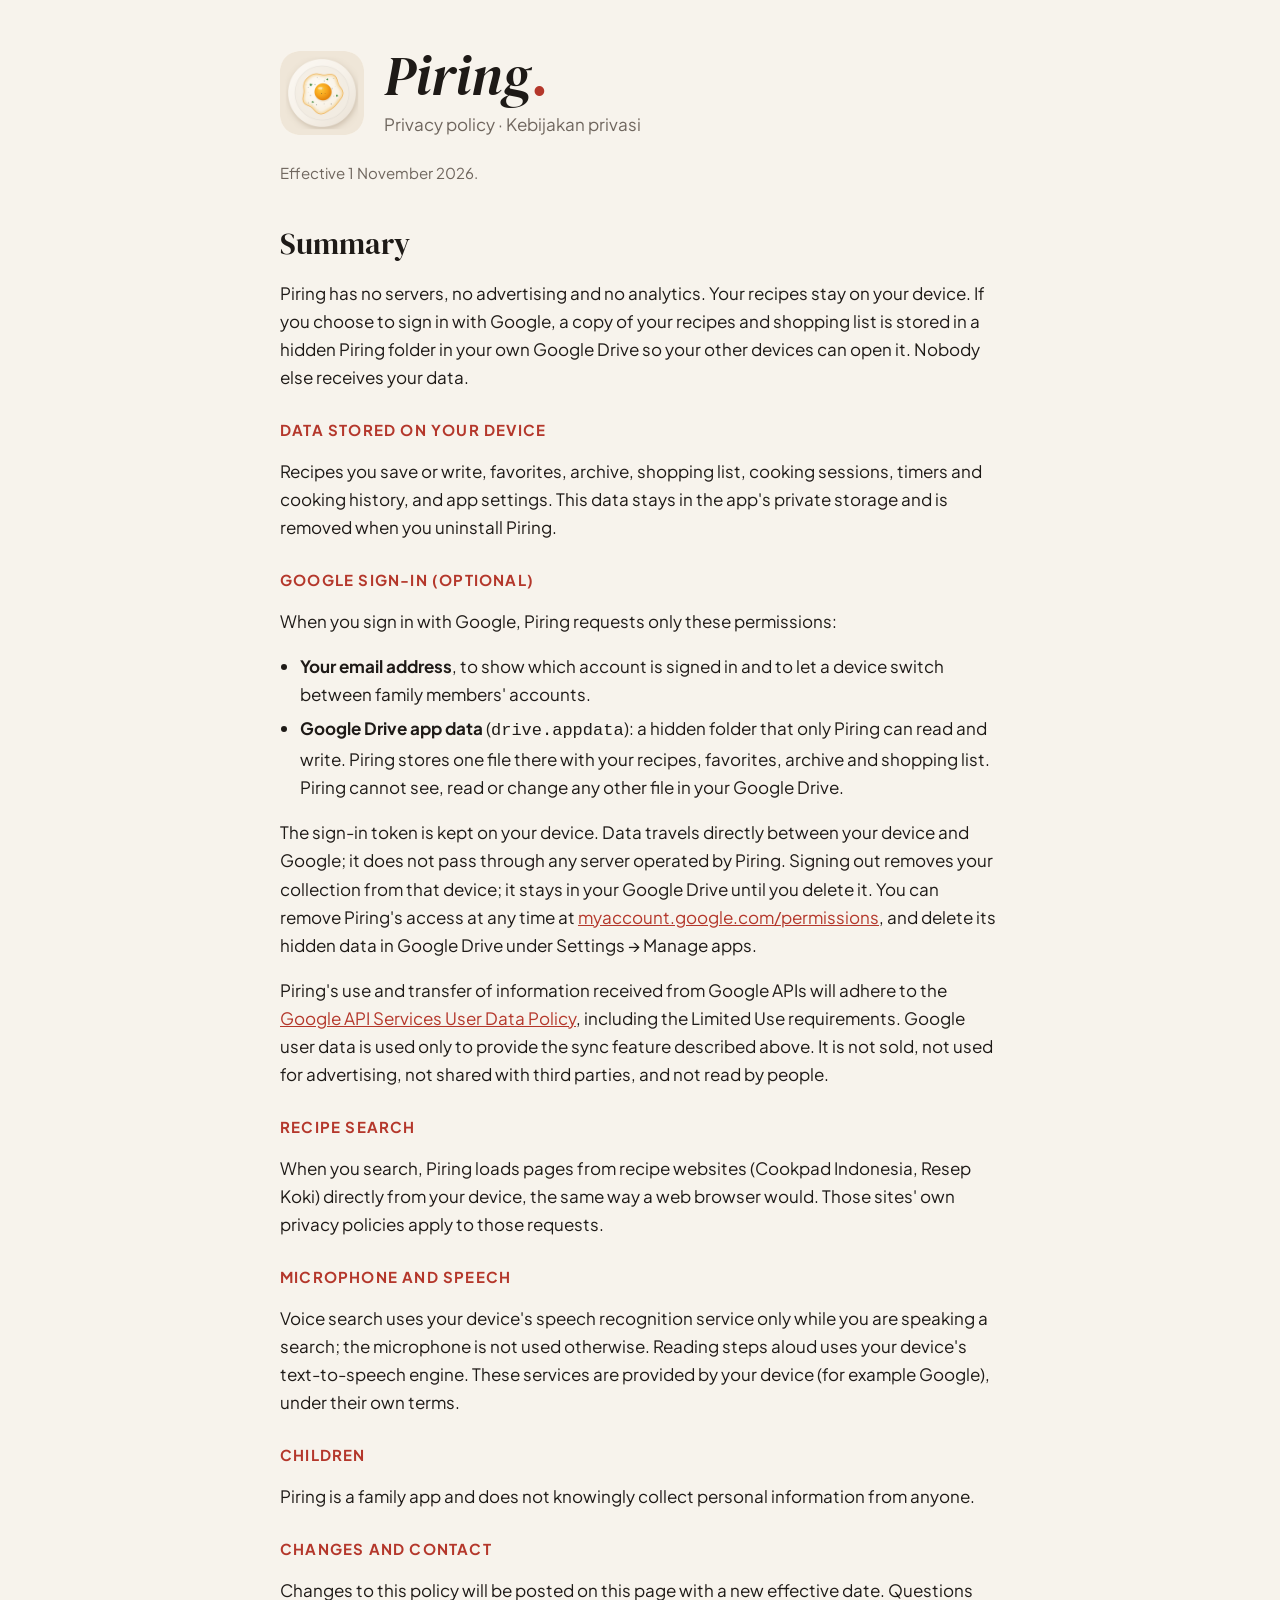
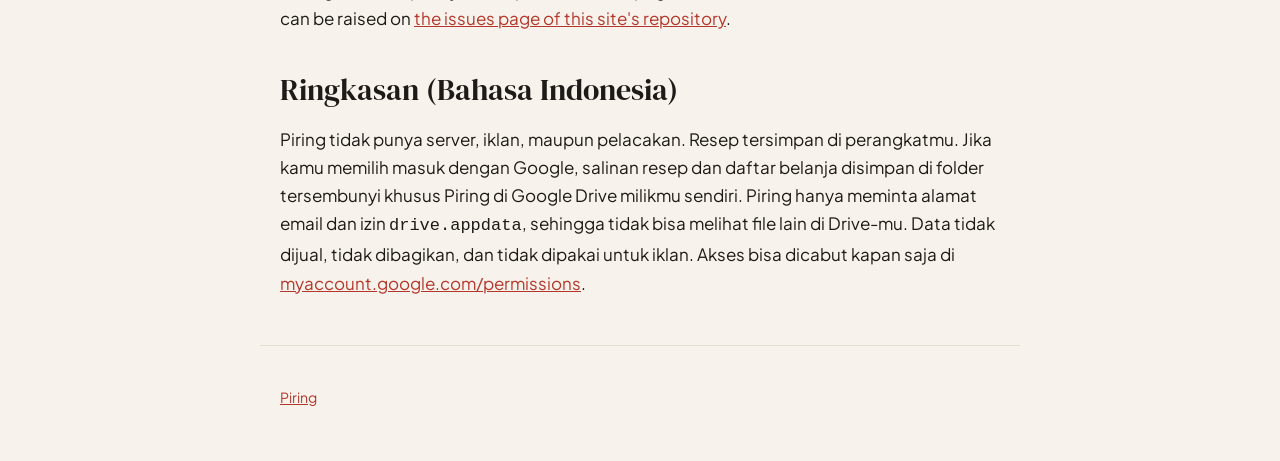
==== privacy.html @ d5a2e698 "Piring home page and privacy policy Co-Authored-By: Claude Opus 5.5 <noreply@anthropic.com>" ====
<!doctype html>
<html lang="en">
<head>
<meta charset="utf-8">
<meta name="viewport" content="width=device-width, initial-scale=1">
<title>Piring · Privacy policy</title>
<link rel="icon" href="icon.png">
<link rel="stylesheet" href="style.css">
</head>
<body>
<header>
  <img src="icon.png" alt="Piring app icon" width="84" height="84">
  <div>
    <h1 class="word">Piring<span>.</span></h1>
    <p class="tag">Privacy policy · Kebijakan privasi</p>
  </div>
</header>
<main>
  <p class="note">Effective 1 November 2026.</p>

  <h2>Summary</h2>
  <p>Piring has no servers, no advertising and no analytics. Your recipes stay on your device. If you choose to sign in with Google, a copy of your recipes and shopping list is stored in a hidden Piring folder in your own Google Drive so your other devices can open it. Nobody else receives your data.</p>

  <h3>Data stored on your device</h3>
  <p>Recipes you save or write, favorites, archive, shopping list, cooking sessions, timers and cooking history, and app settings. This data stays in the app's private storage and is removed when you uninstall Piring.</p>

  <h3>Google sign-in (optional)</h3>
  <p>When you sign in with Google, Piring requests only these permissions:</p>
  <ul>
    <li><b>Your email address</b>, to show which account is signed in and to let a device switch between family members' accounts.</li>
    <li><b>Google Drive app data</b> (<code>drive.appdata</code>): a hidden folder that only Piring can read and write. Piring stores one file there with your recipes, favorites, archive and shopping list. Piring cannot see, read or change any other file in your Google Drive.</li>
  </ul>
  <p>The sign-in token is kept on your device. Data travels directly between your device and Google; it does not pass through any server operated by Piring. Signing out removes your collection from that device; it stays in your Google Drive until you delete it. You can remove Piring's access at any time at <a href="https://myaccount.google.com/permissions">myaccount.google.com/permissions</a>, and delete its hidden data in Google Drive under Settings → Manage apps.</p>
  <p>Piring's use and transfer of information received from Google APIs will adhere to the <a href="https://developers.google.com/terms/api-services-user-data-policy">Google API Services User Data Policy</a>, including the Limited Use requirements. Google user data is used only to provide the sync feature described above. It is not sold, not used for advertising, not shared with third parties, and not read by people.</p>

  <h3>Recipe search</h3>
  <p>When you search, Piring loads pages from recipe websites (Cookpad Indonesia, Resep Koki) directly from your device, the same way a web browser would. Those sites' own privacy policies apply to those requests.</p>

  <h3>Microphone and speech</h3>
  <p>Voice search uses your device's speech recognition service only while you are speaking a search; the microphone is not used otherwise. Reading steps aloud uses your device's text-to-speech engine. These services are provided by your device (for example Google), under their own terms.</p>

  <h3>Children</h3>
  <p>Piring is a family app and does not knowingly collect personal information from anyone.</p>

  <h3>Changes and contact</h3>
  <p>Changes to this policy will be posted on this page with a new effective date. Questions can be raised on <a href="https://github.com/m4yz/piring/issues">the issues page of this site's repository</a>.</p>

  <h2>Ringkasan (Bahasa Indonesia)</h2>
  <p>Piring tidak punya server, iklan, maupun pelacakan. Resep tersimpan di perangkatmu. Jika kamu memilih masuk dengan Google, salinan resep dan daftar belanja disimpan di folder tersembunyi khusus Piring di Google Drive milikmu sendiri. Piring hanya meminta alamat email dan izin <code>drive.appdata</code>, sehingga tidak bisa melihat file lain di Drive-mu. Data tidak dijual, tidak dibagikan, dan tidak dipakai untuk iklan. Akses bisa dicabut kapan saja di <a href="https://myaccount.google.com/permissions">myaccount.google.com/permissions</a>.</p>
</main>
<footer>
  <nav><a href="index.html">Piring</a></nav>
</footer>
</body>
</html>
---- style.css ----
@import url("https://fonts.googleapis.com/css2?family=DM+Serif+Display:ital@0;1&family=Plus+Jakarta+Sans:wght@400;600;700&display=swap");

:root {
  --paper: #f7f3ec;
  --ink: #1e1a17;
  --muted: #6f665e;
  --line: #e4dccf;
  --tomato: #b4372b;
  --serif: "DM Serif Display", Georgia, serif;
  --sans: "Plus Jakarta Sans", "Segoe UI", system-ui, sans-serif;
}
@media (prefers-color-scheme: dark) {
  :root {
    --paper: #181412;
    --ink: #f5efe6;
    --muted: #b3a89c;
    --line: #3a312b;
    --tomato: #e8735c;
    color-scheme: dark;
  }
}
* { box-sizing: border-box; }
body {
  margin: 0;
  background: var(--paper);
  color: var(--ink);
  font: 400 17px/1.65 var(--sans);
}
main, header, footer {
  max-width: 760px;
  margin: 0 auto;
  padding-left: max(20px, env(safe-area-inset-left));
  padding-right: max(20px, env(safe-area-inset-right));
}
header { padding-block: 48px 8px; display: flex; gap: 20px; align-items: center; }
header img { width: 84px; height: 84px; border-radius: 20px; }
.word { font: italic 400 56px/1 var(--serif); margin: 0; }
.word span { color: var(--tomato); font-style: normal; }
.tag { margin: 6px 0 0; color: var(--muted); }
h2 { font: 400 30px/1.2 var(--serif); margin: 40px 0 10px; }
h3 { font: 700 15px/1.4 var(--sans); letter-spacing: .08em; text-transform: uppercase; color: var(--tomato); margin: 28px 0 6px; }
p, li { max-width: 64ch; }
a { color: var(--tomato); }
.plate { width: min(260px, 70%); display: block; margin: 24px auto 8px; }
ul { padding-left: 20px; }
li + li { margin-top: 6px; }
.note { color: var(--muted); font-size: 15px; }
footer { padding-block: 40px 56px; color: var(--muted); font-size: 14px; border-top: 1px solid var(--line); margin-top: 48px; }
nav a { margin-right: 16px; }
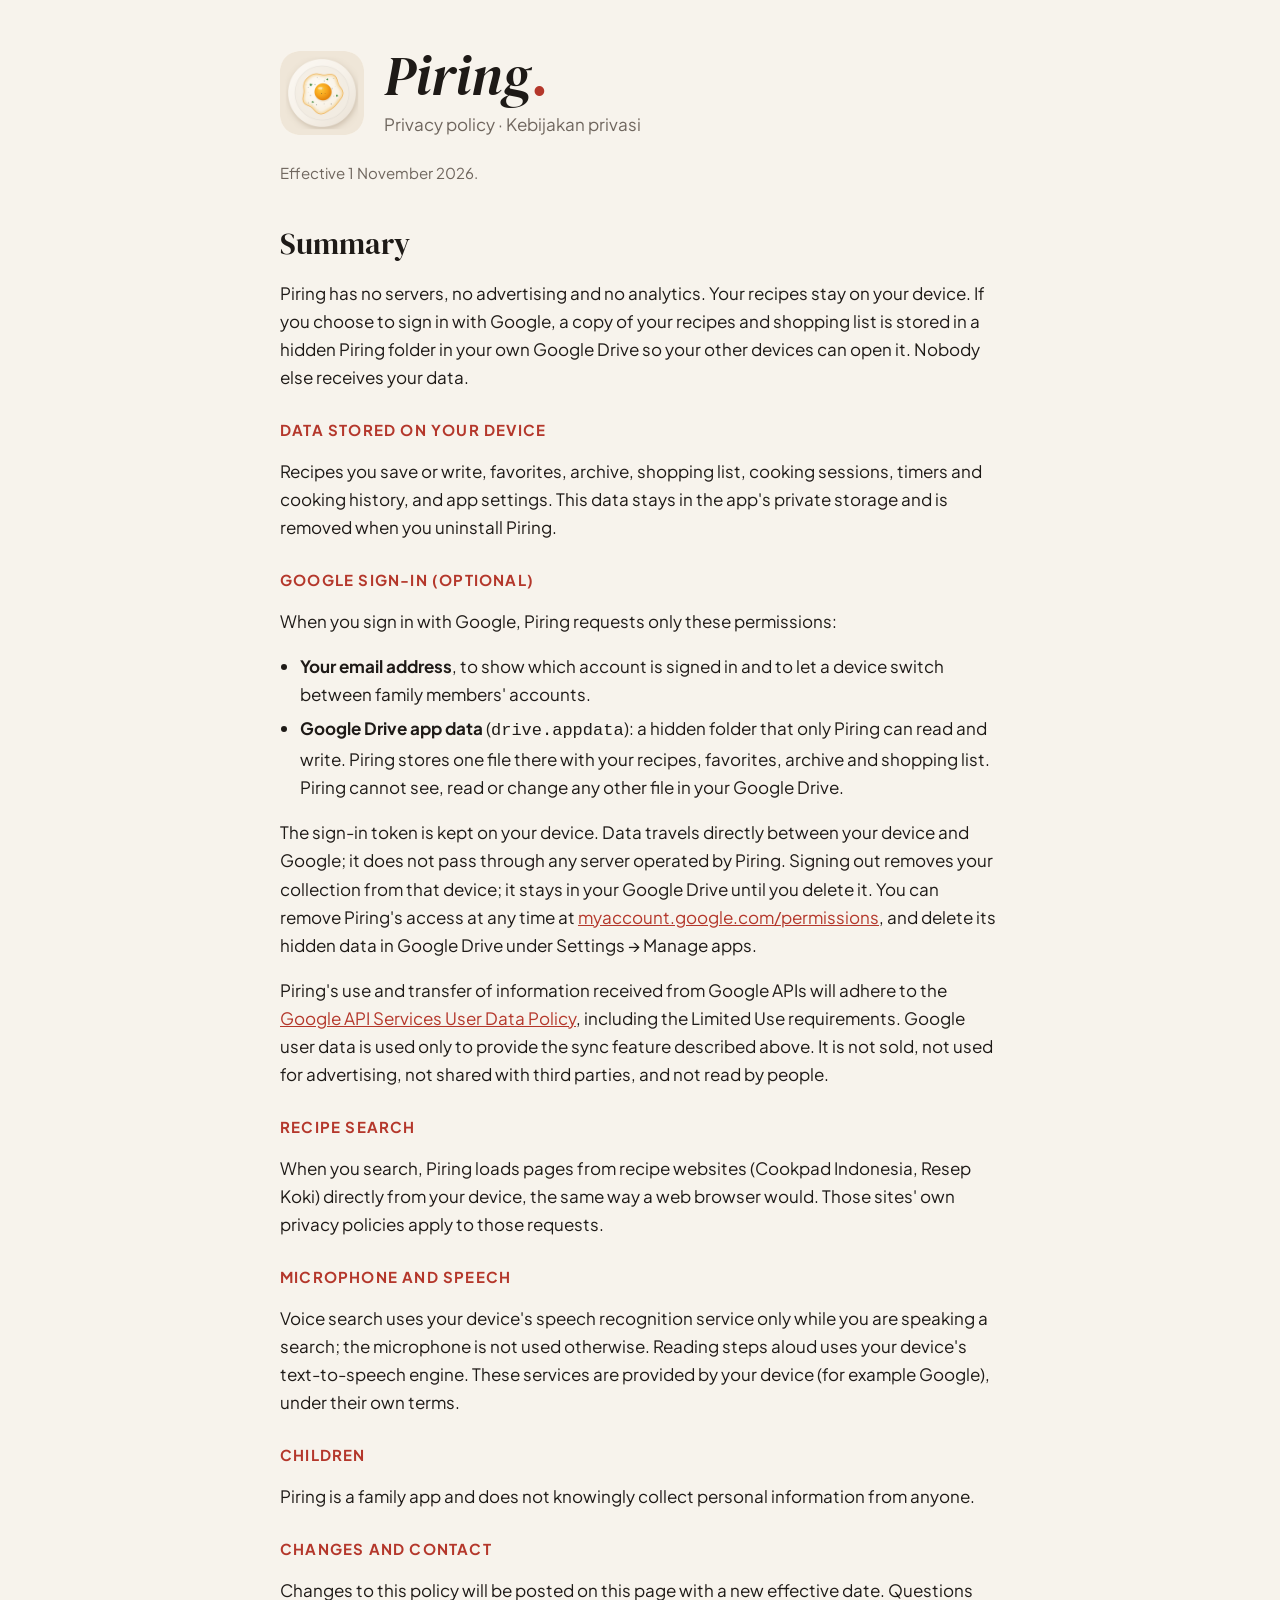
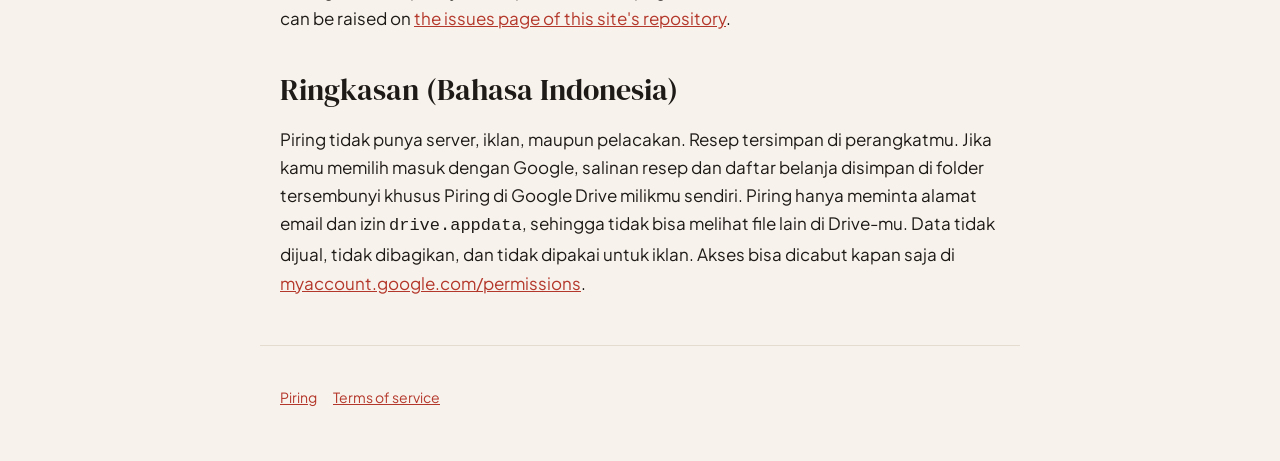
==== commit 9e52b398: "Terms of service page; publish with a Pages workflow Co-Authored-By: Claude Opus 5.5 <noreply@anthro" ====
--- a/privacy.html
+++ b/privacy.html
@@ -49,7 +49,7 @@
   <p>Piring tidak punya server, iklan, maupun pelacakan. Resep tersimpan di perangkatmu. Jika kamu memilih masuk dengan Google, salinan resep dan daftar belanja disimpan di folder tersembunyi khusus Piring di Google Drive milikmu sendiri. Piring hanya meminta alamat email dan izin <code>drive.appdata</code>, sehingga tidak bisa melihat file lain di Drive-mu. Data tidak dijual, tidak dibagikan, dan tidak dipakai untuk iklan. Akses bisa dicabut kapan saja di <a href="https://myaccount.google.com/permissions">myaccount.google.com/permissions</a>.</p>
 </main>
 <footer>
-  <nav><a href="index.html">Piring</a></nav>
+  <nav><a href="index.html">Piring</a><a href="terms.html">Terms of service</a></nav>
 </footer>
 </body>
 </html>
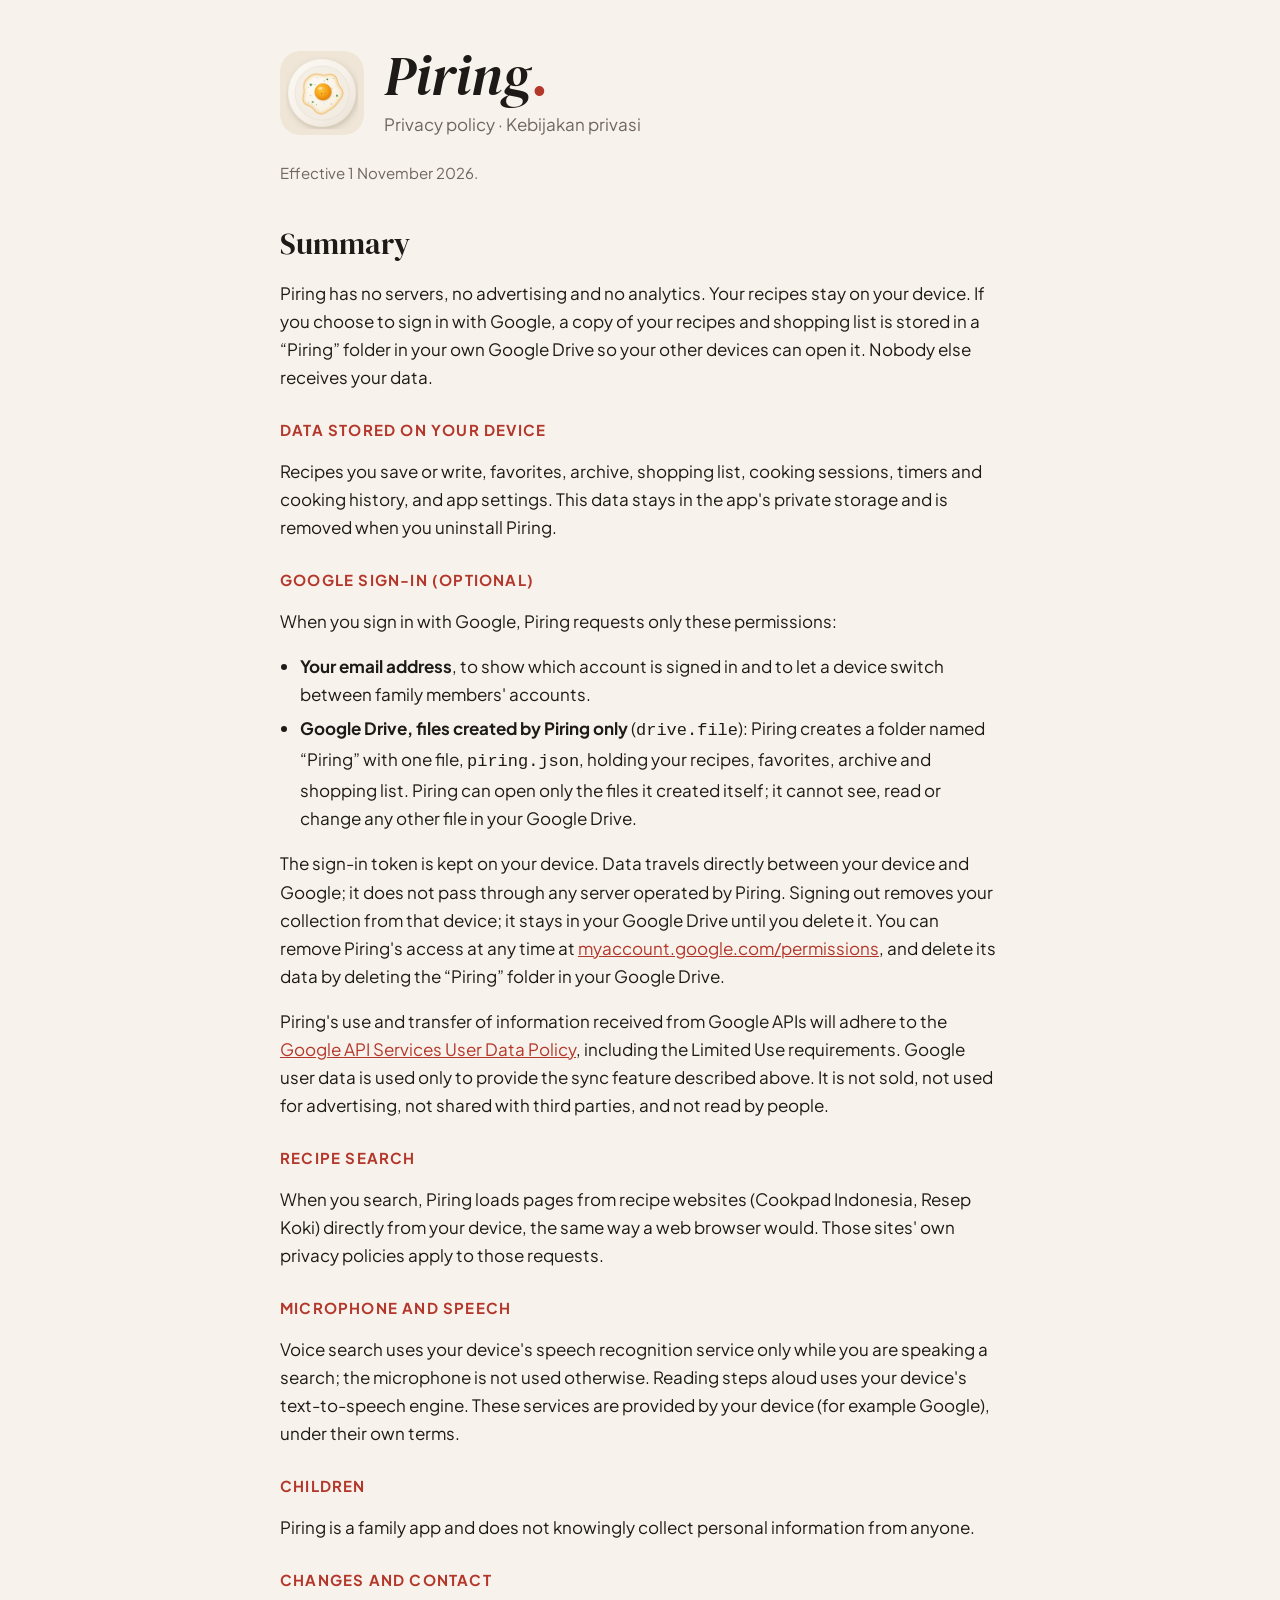
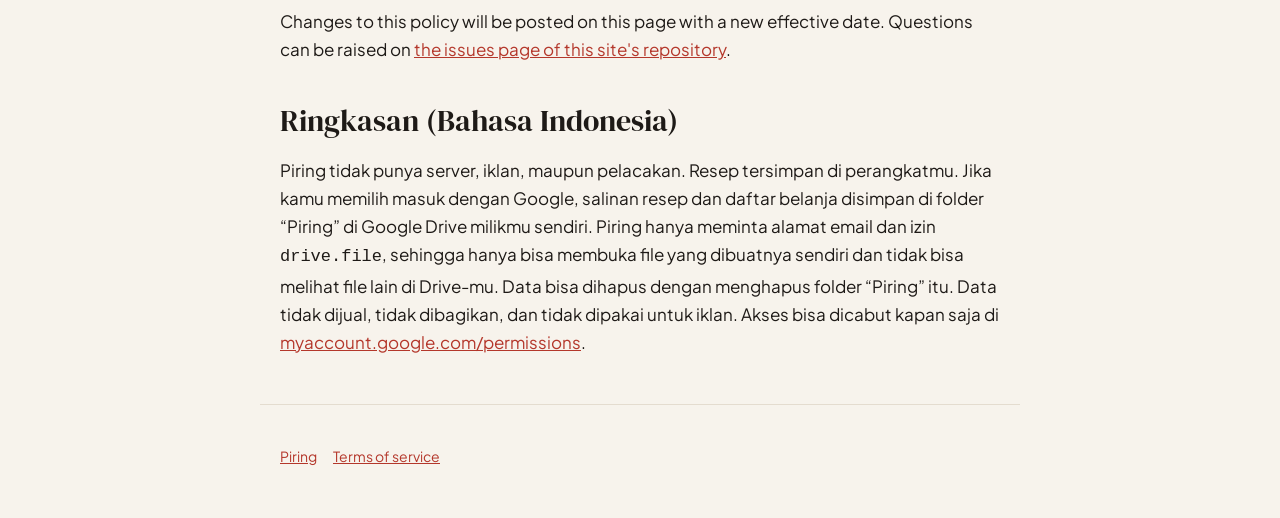
==== commit 0f601c65: "Privacy policy: Drive access is drive.file, in a Piring folder Google does not allow drive.appdata f" ====
--- a/privacy.html
+++ b/privacy.html
@@ -19,7 +19,7 @@
   <p class="note">Effective 1 November 2026.</p>
 
   <h2>Summary</h2>
-  <p>Piring has no servers, no advertising and no analytics. Your recipes stay on your device. If you choose to sign in with Google, a copy of your recipes and shopping list is stored in a hidden Piring folder in your own Google Drive so your other devices can open it. Nobody else receives your data.</p>
+  <p>Piring has no servers, no advertising and no analytics. Your recipes stay on your device. If you choose to sign in with Google, a copy of your recipes and shopping list is stored in a “Piring” folder in your own Google Drive so your other devices can open it. Nobody else receives your data.</p>
 
   <h3>Data stored on your device</h3>
   <p>Recipes you save or write, favorites, archive, shopping list, cooking sessions, timers and cooking history, and app settings. This data stays in the app's private storage and is removed when you uninstall Piring.</p>
@@ -28,9 +28,9 @@
   <p>When you sign in with Google, Piring requests only these permissions:</p>
   <ul>
     <li><b>Your email address</b>, to show which account is signed in and to let a device switch between family members' accounts.</li>
-    <li><b>Google Drive app data</b> (<code>drive.appdata</code>): a hidden folder that only Piring can read and write. Piring stores one file there with your recipes, favorites, archive and shopping list. Piring cannot see, read or change any other file in your Google Drive.</li>
+    <li><b>Google Drive, files created by Piring only</b> (<code>drive.file</code>): Piring creates a folder named “Piring” with one file, <code>piring.json</code>, holding your recipes, favorites, archive and shopping list. Piring can open only the files it created itself; it cannot see, read or change any other file in your Google Drive.</li>
   </ul>
-  <p>The sign-in token is kept on your device. Data travels directly between your device and Google; it does not pass through any server operated by Piring. Signing out removes your collection from that device; it stays in your Google Drive until you delete it. You can remove Piring's access at any time at <a href="https://myaccount.google.com/permissions">myaccount.google.com/permissions</a>, and delete its hidden data in Google Drive under Settings → Manage apps.</p>
+  <p>The sign-in token is kept on your device. Data travels directly between your device and Google; it does not pass through any server operated by Piring. Signing out removes your collection from that device; it stays in your Google Drive until you delete it. You can remove Piring's access at any time at <a href="https://myaccount.google.com/permissions">myaccount.google.com/permissions</a>, and delete its data by deleting the “Piring” folder in your Google Drive.</p>
   <p>Piring's use and transfer of information received from Google APIs will adhere to the <a href="https://developers.google.com/terms/api-services-user-data-policy">Google API Services User Data Policy</a>, including the Limited Use requirements. Google user data is used only to provide the sync feature described above. It is not sold, not used for advertising, not shared with third parties, and not read by people.</p>
 
   <h3>Recipe search</h3>
@@ -43,10 +43,10 @@
   <p>Piring is a family app and does not knowingly collect personal information from anyone.</p>
 
   <h3>Changes and contact</h3>
-  <p>Changes to this policy will be posted on this page with a new effective date. Questions can be raised on <a href="https://github.com/m4yz/piring/issues">the issues page of this site's repository</a>.</p>
+  <p>Changes to this policy will be posted on this page with a new effective date. Questions can be raised on <a href="https://github.com/m4yz/piring-app/issues">the issues page of this site's repository</a>.</p>
 
   <h2>Ringkasan (Bahasa Indonesia)</h2>
-  <p>Piring tidak punya server, iklan, maupun pelacakan. Resep tersimpan di perangkatmu. Jika kamu memilih masuk dengan Google, salinan resep dan daftar belanja disimpan di folder tersembunyi khusus Piring di Google Drive milikmu sendiri. Piring hanya meminta alamat email dan izin <code>drive.appdata</code>, sehingga tidak bisa melihat file lain di Drive-mu. Data tidak dijual, tidak dibagikan, dan tidak dipakai untuk iklan. Akses bisa dicabut kapan saja di <a href="https://myaccount.google.com/permissions">myaccount.google.com/permissions</a>.</p>
+  <p>Piring tidak punya server, iklan, maupun pelacakan. Resep tersimpan di perangkatmu. Jika kamu memilih masuk dengan Google, salinan resep dan daftar belanja disimpan di folder “Piring” di Google Drive milikmu sendiri. Piring hanya meminta alamat email dan izin <code>drive.file</code>, sehingga hanya bisa membuka file yang dibuatnya sendiri dan tidak bisa melihat file lain di Drive-mu. Data bisa dihapus dengan menghapus folder “Piring” itu. Data tidak dijual, tidak dibagikan, dan tidak dipakai untuk iklan. Akses bisa dicabut kapan saja di <a href="https://myaccount.google.com/permissions">myaccount.google.com/permissions</a>.</p>
 </main>
 <footer>
   <nav><a href="index.html">Piring</a><a href="terms.html">Terms of service</a></nav>
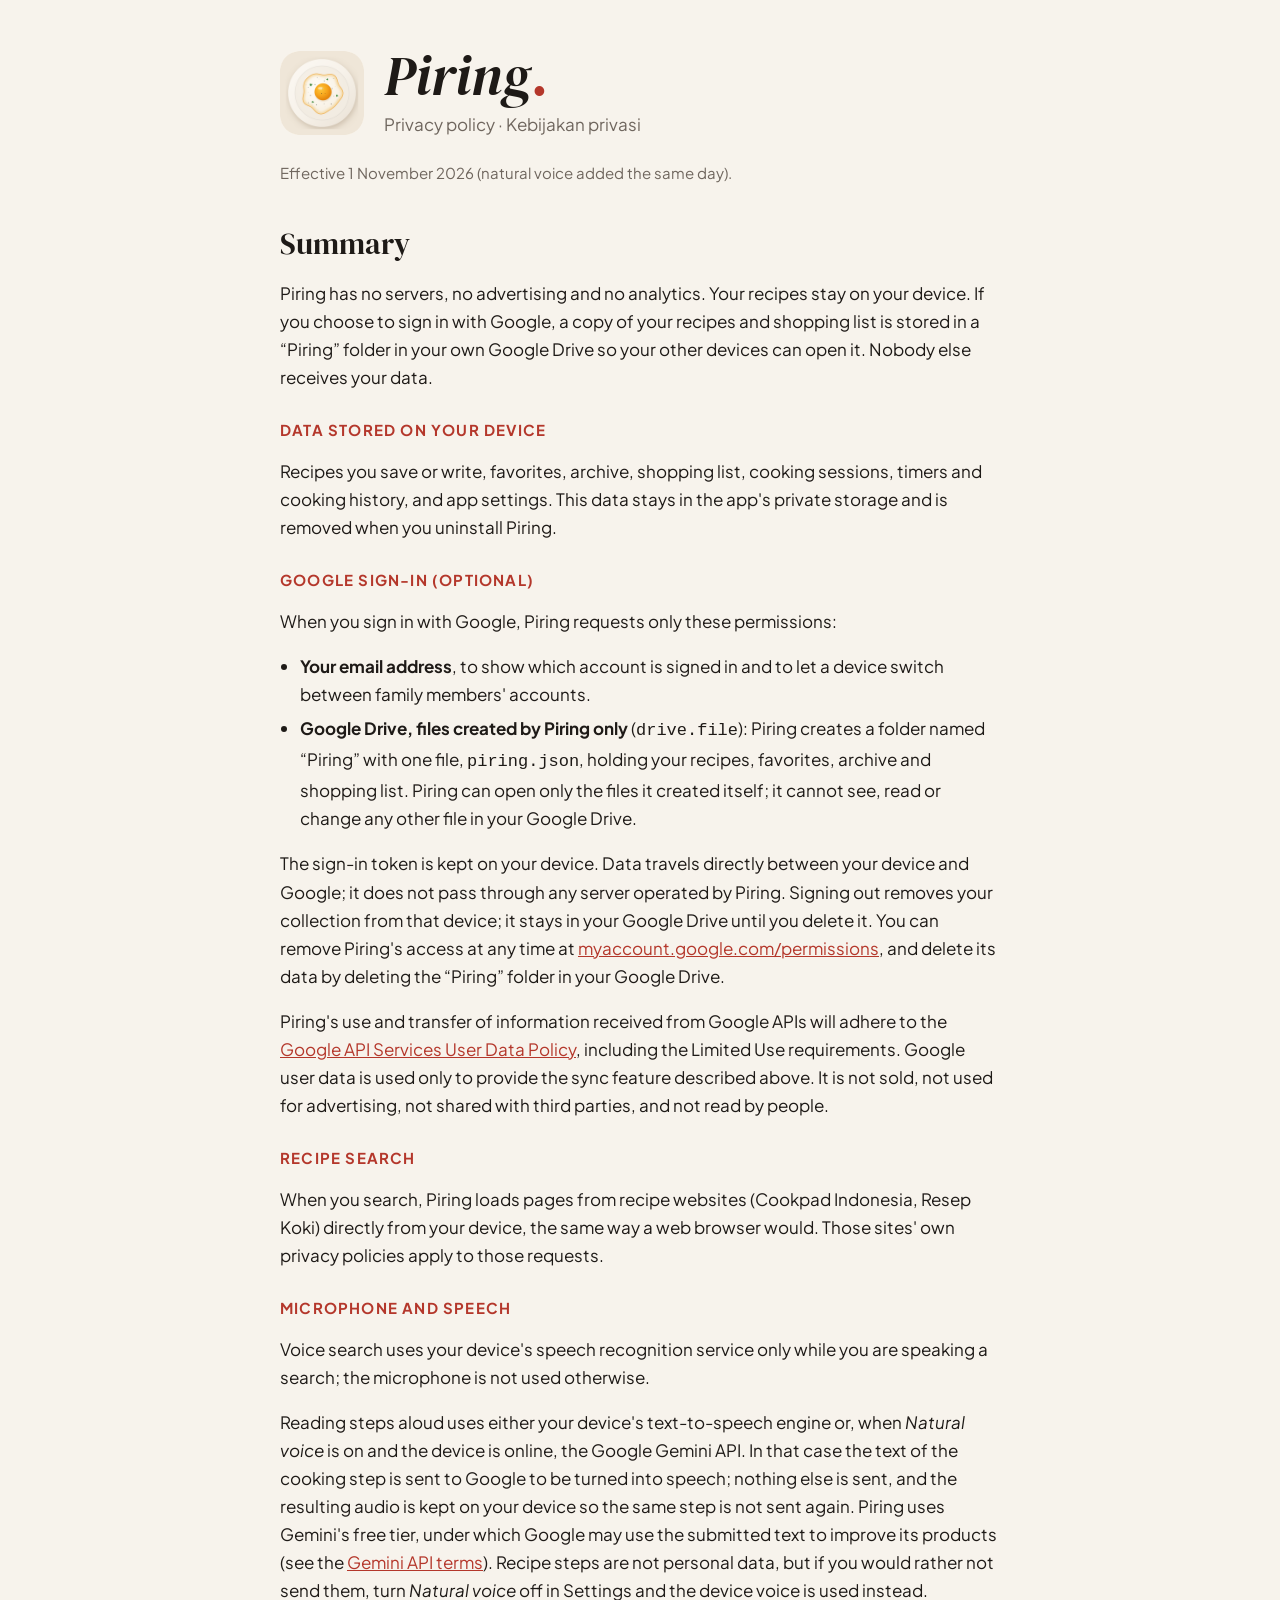
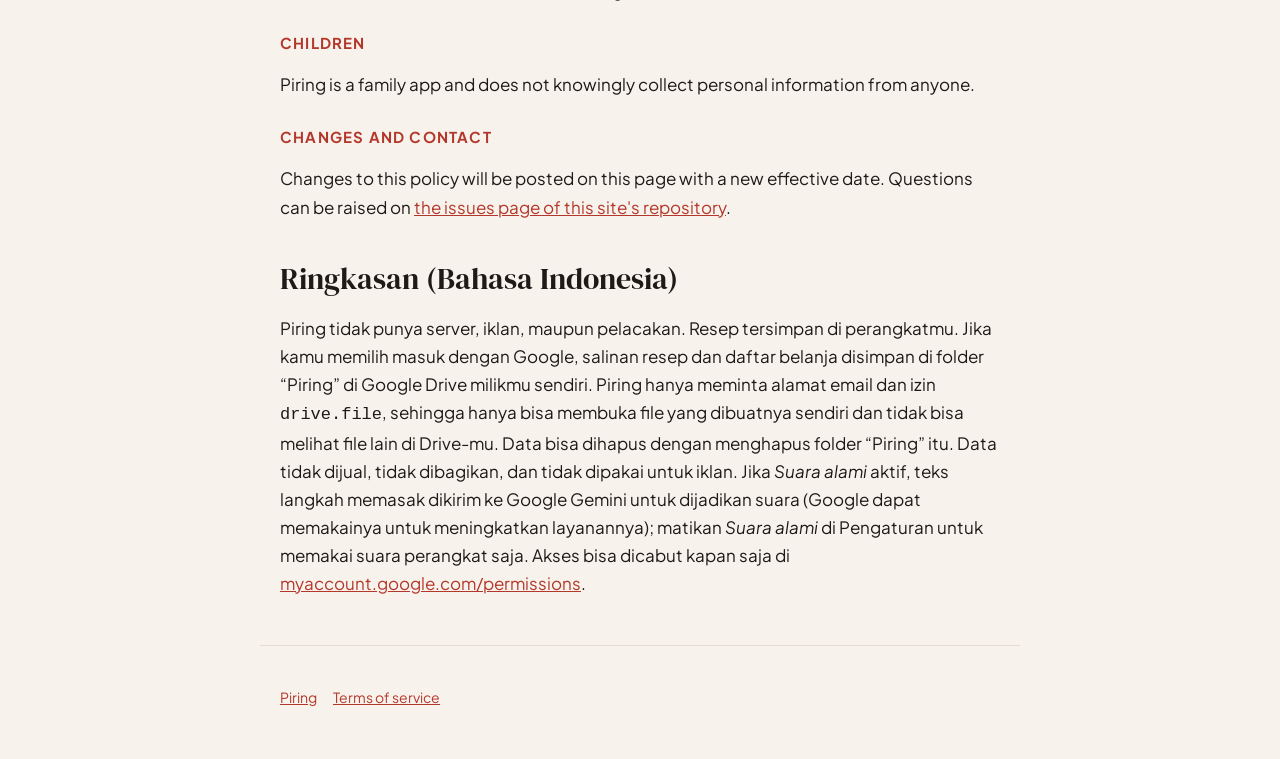
==== commit 6040c0bf: "Privacy policy: natural voice via the Gemini API Co-Authored-By: Claude Opus 5.5 <noreply@anthropic." ====
--- a/privacy.html
+++ b/privacy.html
@@ -16,7 +16,7 @@
   </div>
 </header>
 <main>
-  <p class="note">Effective 1 November 2026.</p>
+  <p class="note">Effective 1 November 2026 (natural voice added the same day).</p>
 
   <h2>Summary</h2>
   <p>Piring has no servers, no advertising and no analytics. Your recipes stay on your device. If you choose to sign in with Google, a copy of your recipes and shopping list is stored in a “Piring” folder in your own Google Drive so your other devices can open it. Nobody else receives your data.</p>
@@ -37,7 +37,8 @@
   <p>When you search, Piring loads pages from recipe websites (Cookpad Indonesia, Resep Koki) directly from your device, the same way a web browser would. Those sites' own privacy policies apply to those requests.</p>
 
   <h3>Microphone and speech</h3>
-  <p>Voice search uses your device's speech recognition service only while you are speaking a search; the microphone is not used otherwise. Reading steps aloud uses your device's text-to-speech engine. These services are provided by your device (for example Google), under their own terms.</p>
+  <p>Voice search uses your device's speech recognition service only while you are speaking a search; the microphone is not used otherwise.</p>
+  <p>Reading steps aloud uses either your device's text-to-speech engine or, when <em>Natural voice</em> is on and the device is online, the Google Gemini API. In that case the text of the cooking step is sent to Google to be turned into speech; nothing else is sent, and the resulting audio is kept on your device so the same step is not sent again. Piring uses Gemini's free tier, under which Google may use the submitted text to improve its products (see the <a href="https://ai.google.dev/gemini-api/terms">Gemini API terms</a>). Recipe steps are not personal data, but if you would rather not send them, turn <em>Natural voice</em> off in Settings and the device voice is used instead.</p>
 
   <h3>Children</h3>
   <p>Piring is a family app and does not knowingly collect personal information from anyone.</p>
@@ -46,7 +47,7 @@
   <p>Changes to this policy will be posted on this page with a new effective date. Questions can be raised on <a href="https://github.com/m4yz/piring-app/issues">the issues page of this site's repository</a>.</p>
 
   <h2>Ringkasan (Bahasa Indonesia)</h2>
-  <p>Piring tidak punya server, iklan, maupun pelacakan. Resep tersimpan di perangkatmu. Jika kamu memilih masuk dengan Google, salinan resep dan daftar belanja disimpan di folder “Piring” di Google Drive milikmu sendiri. Piring hanya meminta alamat email dan izin <code>drive.file</code>, sehingga hanya bisa membuka file yang dibuatnya sendiri dan tidak bisa melihat file lain di Drive-mu. Data bisa dihapus dengan menghapus folder “Piring” itu. Data tidak dijual, tidak dibagikan, dan tidak dipakai untuk iklan. Akses bisa dicabut kapan saja di <a href="https://myaccount.google.com/permissions">myaccount.google.com/permissions</a>.</p>
+  <p>Piring tidak punya server, iklan, maupun pelacakan. Resep tersimpan di perangkatmu. Jika kamu memilih masuk dengan Google, salinan resep dan daftar belanja disimpan di folder “Piring” di Google Drive milikmu sendiri. Piring hanya meminta alamat email dan izin <code>drive.file</code>, sehingga hanya bisa membuka file yang dibuatnya sendiri dan tidak bisa melihat file lain di Drive-mu. Data bisa dihapus dengan menghapus folder “Piring” itu. Data tidak dijual, tidak dibagikan, dan tidak dipakai untuk iklan. Jika <em>Suara alami</em> aktif, teks langkah memasak dikirim ke Google Gemini untuk dijadikan suara (Google dapat memakainya untuk meningkatkan layanannya); matikan <em>Suara alami</em> di Pengaturan untuk memakai suara perangkat saja. Akses bisa dicabut kapan saja di <a href="https://myaccount.google.com/permissions">myaccount.google.com/permissions</a>.</p>
 </main>
 <footer>
   <nav><a href="index.html">Piring</a><a href="terms.html">Terms of service</a></nav>
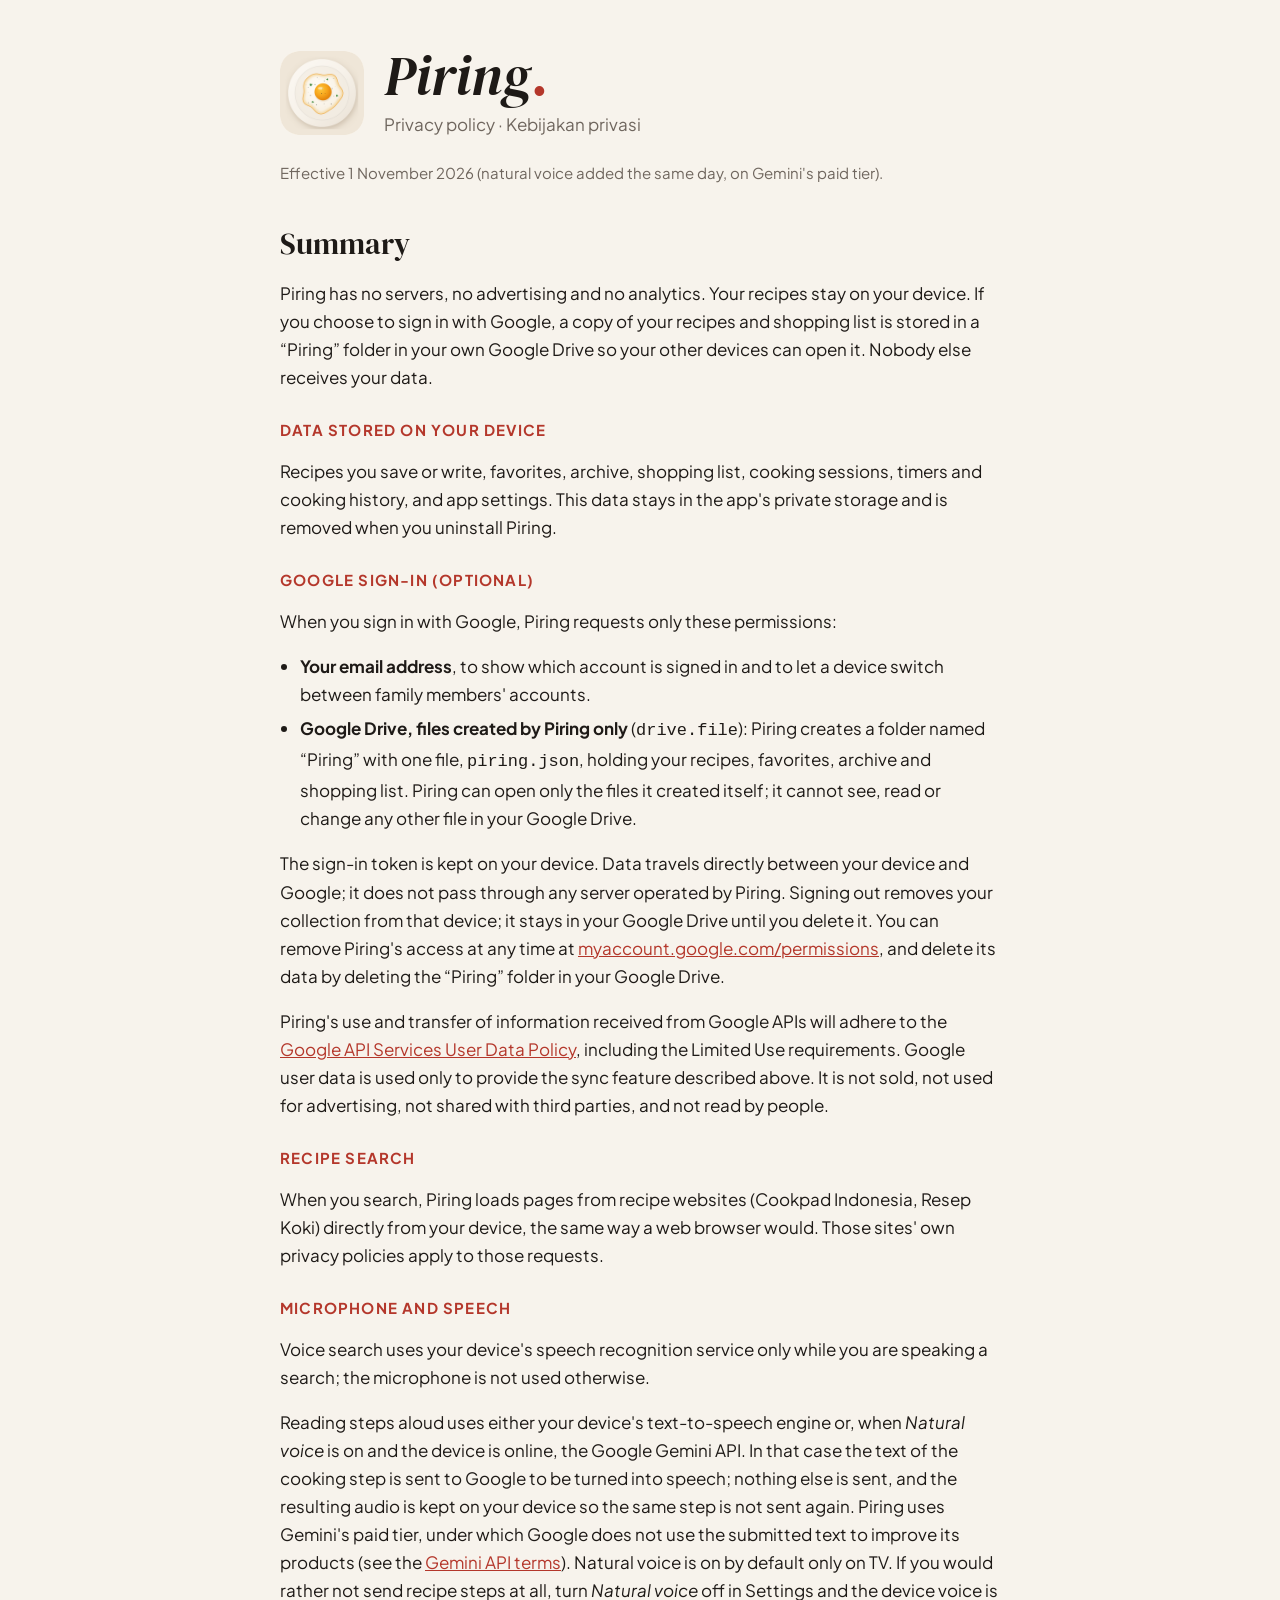
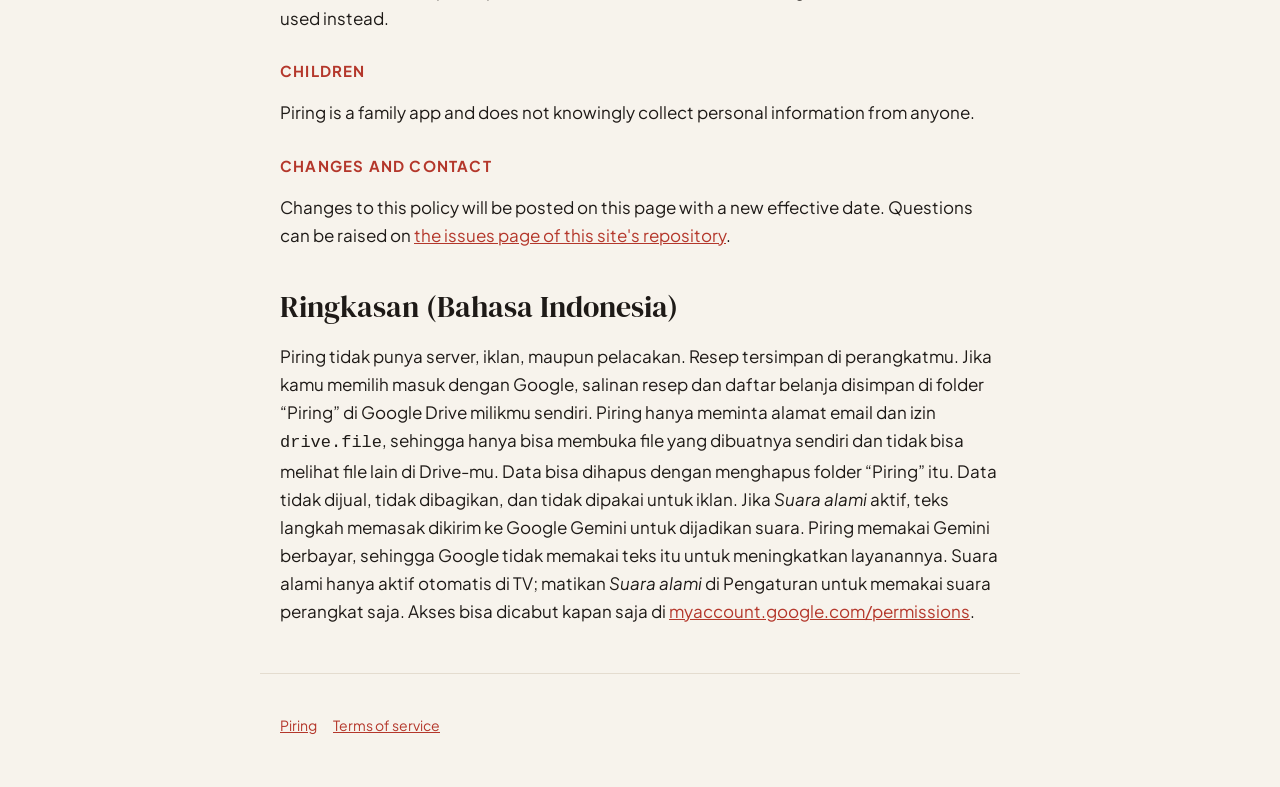
==== commit b683ceb8: "Privacy policy: natural voice uses Gemini's paid tier Co-Authored-By: Claude Opus 5.5 <noreply@anthr" ====
--- a/privacy.html
+++ b/privacy.html
@@ -16,7 +16,7 @@
   </div>
 </header>
 <main>
-  <p class="note">Effective 1 November 2026 (natural voice added the same day).</p>
+  <p class="note">Effective 1 November 2026 (natural voice added the same day, on Gemini's paid tier).</p>
 
   <h2>Summary</h2>
   <p>Piring has no servers, no advertising and no analytics. Your recipes stay on your device. If you choose to sign in with Google, a copy of your recipes and shopping list is stored in a “Piring” folder in your own Google Drive so your other devices can open it. Nobody else receives your data.</p>
@@ -38,7 +38,7 @@
 
   <h3>Microphone and speech</h3>
   <p>Voice search uses your device's speech recognition service only while you are speaking a search; the microphone is not used otherwise.</p>
-  <p>Reading steps aloud uses either your device's text-to-speech engine or, when <em>Natural voice</em> is on and the device is online, the Google Gemini API. In that case the text of the cooking step is sent to Google to be turned into speech; nothing else is sent, and the resulting audio is kept on your device so the same step is not sent again. Piring uses Gemini's free tier, under which Google may use the submitted text to improve its products (see the <a href="https://ai.google.dev/gemini-api/terms">Gemini API terms</a>). Recipe steps are not personal data, but if you would rather not send them, turn <em>Natural voice</em> off in Settings and the device voice is used instead.</p>
+  <p>Reading steps aloud uses either your device's text-to-speech engine or, when <em>Natural voice</em> is on and the device is online, the Google Gemini API. In that case the text of the cooking step is sent to Google to be turned into speech; nothing else is sent, and the resulting audio is kept on your device so the same step is not sent again. Piring uses Gemini's paid tier, under which Google does not use the submitted text to improve its products (see the <a href="https://ai.google.dev/gemini-api/terms">Gemini API terms</a>). Natural voice is on by default only on TV. If you would rather not send recipe steps at all, turn <em>Natural voice</em> off in Settings and the device voice is used instead.</p>
 
   <h3>Children</h3>
   <p>Piring is a family app and does not knowingly collect personal information from anyone.</p>
@@ -47,7 +47,7 @@
   <p>Changes to this policy will be posted on this page with a new effective date. Questions can be raised on <a href="https://github.com/m4yz/piring-app/issues">the issues page of this site's repository</a>.</p>
 
   <h2>Ringkasan (Bahasa Indonesia)</h2>
-  <p>Piring tidak punya server, iklan, maupun pelacakan. Resep tersimpan di perangkatmu. Jika kamu memilih masuk dengan Google, salinan resep dan daftar belanja disimpan di folder “Piring” di Google Drive milikmu sendiri. Piring hanya meminta alamat email dan izin <code>drive.file</code>, sehingga hanya bisa membuka file yang dibuatnya sendiri dan tidak bisa melihat file lain di Drive-mu. Data bisa dihapus dengan menghapus folder “Piring” itu. Data tidak dijual, tidak dibagikan, dan tidak dipakai untuk iklan. Jika <em>Suara alami</em> aktif, teks langkah memasak dikirim ke Google Gemini untuk dijadikan suara (Google dapat memakainya untuk meningkatkan layanannya); matikan <em>Suara alami</em> di Pengaturan untuk memakai suara perangkat saja. Akses bisa dicabut kapan saja di <a href="https://myaccount.google.com/permissions">myaccount.google.com/permissions</a>.</p>
+  <p>Piring tidak punya server, iklan, maupun pelacakan. Resep tersimpan di perangkatmu. Jika kamu memilih masuk dengan Google, salinan resep dan daftar belanja disimpan di folder “Piring” di Google Drive milikmu sendiri. Piring hanya meminta alamat email dan izin <code>drive.file</code>, sehingga hanya bisa membuka file yang dibuatnya sendiri dan tidak bisa melihat file lain di Drive-mu. Data bisa dihapus dengan menghapus folder “Piring” itu. Data tidak dijual, tidak dibagikan, dan tidak dipakai untuk iklan. Jika <em>Suara alami</em> aktif, teks langkah memasak dikirim ke Google Gemini untuk dijadikan suara. Piring memakai Gemini berbayar, sehingga Google tidak memakai teks itu untuk meningkatkan layanannya. Suara alami hanya aktif otomatis di TV; matikan <em>Suara alami</em> di Pengaturan untuk memakai suara perangkat saja. Akses bisa dicabut kapan saja di <a href="https://myaccount.google.com/permissions">myaccount.google.com/permissions</a>.</p>
 </main>
 <footer>
   <nav><a href="index.html">Piring</a><a href="terms.html">Terms of service</a></nav>
